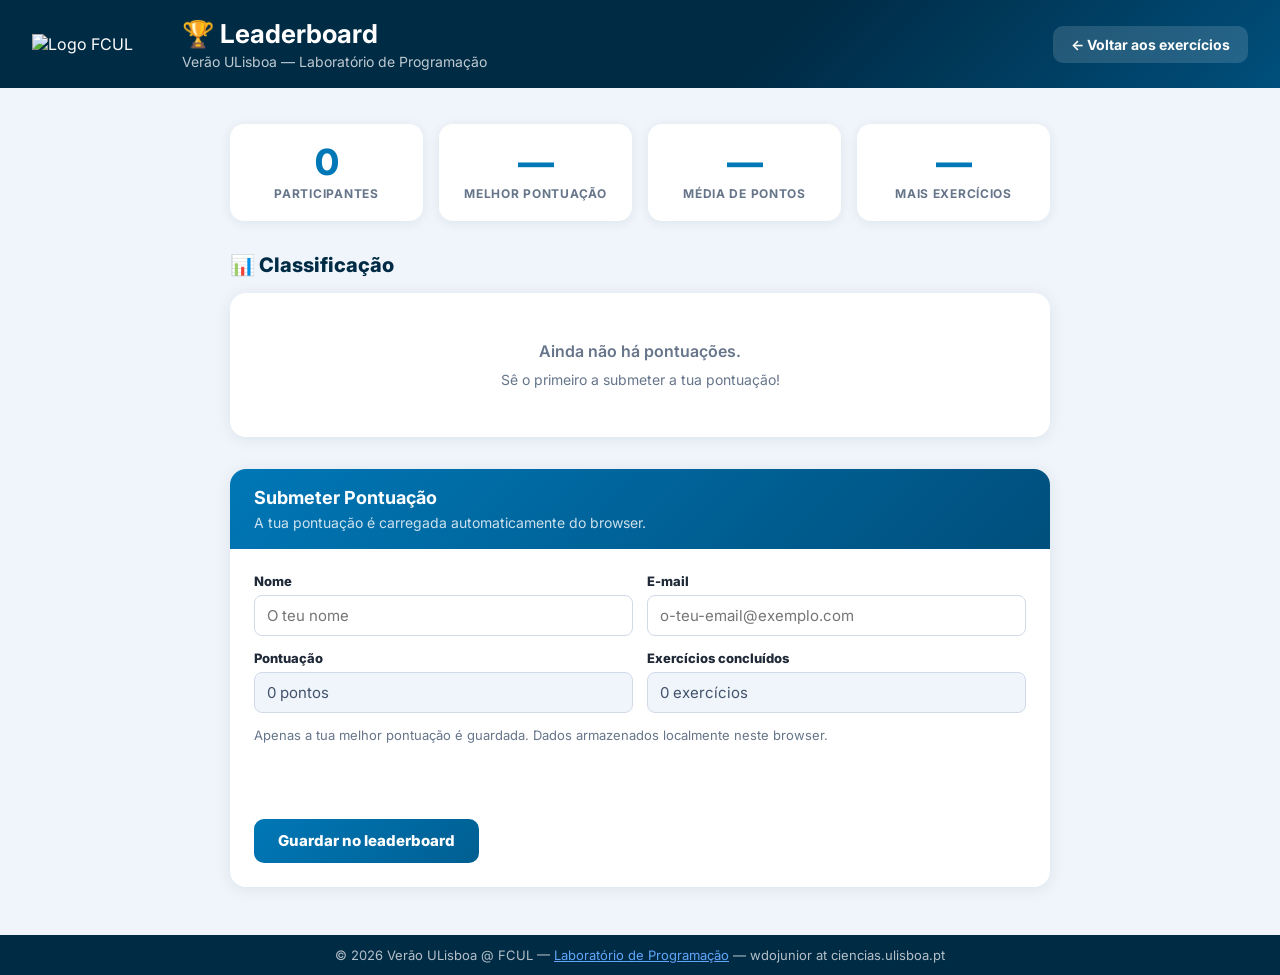
==== leaderboard.html @ e93f4e08 "testing leaderboard" ====
<!DOCTYPE html>
<html lang="pt">
<head>
  <meta charset="UTF-8">
  <meta name="viewport" content="width=device-width, initial-scale=1.0">
  <title>Leaderboard — Verão ULisboa</title>
  <meta name="description" content="Leaderboard do laboratório de programação Verão ULisboa. Vê as pontuações da turma.">
  <link rel="stylesheet" href="https://fonts.googleapis.com/css2?family=Inter:wght@400;600;700;800&display=swap">
  <style>
    *, *::before, *::after { box-sizing: border-box; }

    body {
      margin: 0;
      min-height: 100vh;
      font-family: Inter, Arial, sans-serif;
      background: #f0f5fb;
      color: #1f2937;
      display: flex;
      flex-direction: column;
    }

    /* ── Header ── */
    header {
      padding: 18px 32px;
      background: linear-gradient(135deg, #002b45 60%, #004f7c);
      color: white;
      display: grid;
      grid-template-columns: auto 1fr auto;
      align-items: center;
      gap: 20px;
    }

    header img { width: 130px; max-width: 28vw; }

    .header-text h1 { margin: 0 0 4px; font-size: clamp(18px, 3vw, 26px); }
    .header-text p  { margin: 0; color: rgba(255,255,255,0.75); font-size: 14px; }

    .back-link {
      padding: 10px 18px;
      border-radius: 10px;
      background: rgba(255,255,255,0.14);
      color: white;
      font-weight: 700;
      font-size: 14px;
      text-decoration: none;
      transition: background 0.15s;
      white-space: nowrap;
    }
    .back-link:hover { background: rgba(255,255,255,0.25); }

    /* ── Main content ── */
    main {
      flex: 1;
      max-width: 860px;
      width: 100%;
      margin: 0 auto;
      padding: 36px 20px 48px;
      display: grid;
      gap: 32px;
    }

    /* ── Hero stats ── */
    .hero-stats {
      display: grid;
      grid-template-columns: repeat(auto-fit, minmax(160px, 1fr));
      gap: 16px;
    }

    .stat-card {
      padding: 20px 16px;
      border-radius: 14px;
      background: white;
      box-shadow: 0 2px 12px rgba(0,43,69,0.08);
      text-align: center;
      display: grid;
      gap: 6px;
    }

    .stat-card-value {
      font-size: 36px;
      font-weight: 800;
      color: #0077b6;
      line-height: 1;
    }

    .stat-card-label {
      font-size: 12px;
      font-weight: 700;
      color: #66758a;
      text-transform: uppercase;
      letter-spacing: 0.06em;
    }

    /* ── Section title ── */
    .section-title {
      margin: 0 0 16px;
      font-size: 20px;
      font-weight: 800;
      color: #002b45;
      display: flex;
      align-items: center;
      gap: 8px;
    }

    /* ── Leaderboard table ── */
    .lb-card {
      background: white;
      border-radius: 16px;
      box-shadow: 0 2px 16px rgba(0,43,69,0.09);
      overflow: hidden;
    }

    .lb-table {
      width: 100%;
      border-collapse: collapse;
    }

    .lb-table thead tr {
      background: #002b45;
      color: rgba(255,255,255,0.8);
    }

    .lb-table th {
      padding: 12px 16px;
      font-size: 12px;
      font-weight: 800;
      text-transform: uppercase;
      letter-spacing: 0.06em;
      text-align: left;
    }

    .lb-table th:last-child,
    .lb-table td:last-child { text-align: right; }

    .lb-table tbody tr {
      border-bottom: 1px solid #e8f0f8;
      transition: background 0.12s;
    }

    .lb-table tbody tr:last-child { border-bottom: none; }
    .lb-table tbody tr:hover { background: #f5f9ff; }

    .lb-table td {
      padding: 14px 16px;
      font-size: 15px;
      vertical-align: middle;
    }

    .rank-cell {
      width: 52px;
      font-weight: 800;
      font-size: 18px;
    }

    .name-cell strong {
      display: block;
      font-size: 15px;
      font-weight: 700;
      color: #1f2937;
    }

    .name-cell small {
      font-size: 12px;
      color: #66758a;
    }

    .score-cell {
      font-size: 20px;
      font-weight: 800;
      color: #0077b6;
      text-align: right;
    }

    .completed-cell {
      font-size: 14px;
      font-weight: 700;
      color: #42526b;
      text-align: right;
    }

    .time-cell {
      font-size: 13px;
      color: #66758a;
      font-family: "SFMono-Regular", Consolas, monospace;
      text-align: right;
    }

    /* Highlight top 3 */
    .lb-table tbody tr:nth-child(1) { background: #fffbeb; }
    .lb-table tbody tr:nth-child(2) { background: #f8fafc; }
    .lb-table tbody tr:nth-child(3) { background: #fef7f0; }

    .lb-table tbody tr:nth-child(1):hover { background: #fef3c7; }
    .lb-table tbody tr:nth-child(2):hover { background: #f0f5fb; }
    .lb-table tbody tr:nth-child(3):hover { background: #fde8d5; }

    .empty-state {
      padding: 48px 24px;
      text-align: center;
      color: #66758a;
    }

    .empty-state p { margin: 0 0 8px; font-size: 16px; font-weight: 600; }
    .empty-state small { font-size: 14px; }

    /* ── Submit form ── */
    .submit-card {
      background: white;
      border-radius: 16px;
      box-shadow: 0 2px 16px rgba(0,43,69,0.09);
      overflow: hidden;
    }

    .submit-card-header {
      padding: 18px 24px;
      background: linear-gradient(135deg, #0077b6, #004f7c);
      color: white;
    }

    .submit-card-header h2 { margin: 0; font-size: 18px; }
    .submit-card-header p  { margin: 6px 0 0; font-size: 14px; color: rgba(255,255,255,0.8); }

    .submit-form {
      padding: 24px;
      display: grid;
      gap: 14px;
    }

    .form-row {
      display: grid;
      grid-template-columns: 1fr 1fr;
      gap: 14px;
    }

    .fg {
      display: grid;
      gap: 6px;
    }

    .fg label {
      font-size: 13px;
      font-weight: 800;
      color: #1f2937;
    }

    .fg input {
      width: 100%;
      padding: 10px 12px;
      border: 1.5px solid #d1dae7;
      border-radius: 8px;
      font: inherit;
      font-size: 15px;
      color: #1f2937;
      outline: none;
      transition: border-color 0.15s, box-shadow 0.15s;
    }

    .fg input:focus {
      border-color: #0077b6;
      box-shadow: 0 0 0 3px rgba(0,119,182,0.15);
    }

    .fg input[readonly] {
      background: #f0f5fb;
      color: #42526b;
    }

    .submit-note {
      font-size: 13px;
      color: #66758a;
      margin: 0;
    }

    .submit-btn {
      min-height: 44px;
      padding: 12px 24px;
      background: linear-gradient(135deg, #0077b6, #005f92);
      color: white;
      border: none;
      border-radius: 10px;
      font: inherit;
      font-size: 15px;
      font-weight: 800;
      cursor: pointer;
      transition: background 0.15s, transform 0.1s;
      justify-self: start;
    }

    .submit-btn:hover { background: linear-gradient(135deg, #0090d9, #0077b6); transform: translateY(-1px); }

    #formFeedback {
      min-height: 1.4em;
      font-size: 14px;
      font-weight: 700;
      color: #157347;
    }

    /* ── Footer ── */
    footer {
      padding: 12px 20px;
      text-align: center;
      background: #002b45;
      color: rgba(255,255,255,0.7);
      font-size: 13px;
    }

    footer a { color: #60a5fa; }

    @media (max-width: 640px) {
      header { grid-template-columns: 1fr auto; }
      header img { display: none; }
      .form-row { grid-template-columns: 1fr; }
      .lb-table th:nth-child(4),
      .lb-table td:nth-child(4) { display: none; }
    }
  </style>
</head>
<body>

<header>
  <img src="https://ciencias.ulisboa.pt/sites/default/files/Ciencias_Logo_Azul-02.png" alt="Logo FCUL">
  <div class="header-text">
    <h1>🏆 Leaderboard</h1>
    <p>Verão ULisboa — Laboratório de Programação</p>
  </div>
  <a href="index.html" class="back-link">← Voltar aos exercícios</a>
</header>

<main>
  <!-- Summary stats -->
  <div class="hero-stats" id="heroStats">
    <div class="stat-card">
      <span class="stat-card-value" id="statParticipants">0</span>
      <span class="stat-card-label">Participantes</span>
    </div>
    <div class="stat-card">
      <span class="stat-card-value" id="statTopScore">—</span>
      <span class="stat-card-label">Melhor Pontuação</span>
    </div>
    <div class="stat-card">
      <span class="stat-card-value" id="statAvgScore">—</span>
      <span class="stat-card-label">Média de Pontos</span>
    </div>
    <div class="stat-card">
      <span class="stat-card-value" id="statTopCompleted">—</span>
      <span class="stat-card-label">Mais Exercícios</span>
    </div>
  </div>

  <!-- Ranking table -->
  <div>
    <p class="section-title">📊 Classificação</p>
    <div class="lb-card" id="lbCard">
      <div class="empty-state" id="emptyState">
        <p>Ainda não há pontuações.</p>
        <small>Sê o primeiro a submeter a tua pontuação!</small>
      </div>
      <table class="lb-table" id="lbTable" hidden>
        <thead>
          <tr>
            <th>#</th>
            <th>Nome</th>
            <th>Exercícios</th>
            <th>Tempo</th>
            <th>Pontuação</th>
          </tr>
        </thead>
        <tbody id="lbBody"></tbody>
      </table>
    </div>
  </div>

  <!-- Submit form -->
  <div class="submit-card">
    <div class="submit-card-header">
      <h2>Submeter Pontuação</h2>
      <p>A tua pontuação é carregada automaticamente do browser.</p>
    </div>
    <form class="submit-form" id="submitForm" onsubmit="handleFormSubmit(event)">
      <div class="form-row">
        <div class="fg">
          <label for="sbName">Nome</label>
          <input id="sbName" type="text" placeholder="O teu nome" required autocomplete="name">
        </div>
        <div class="fg">
          <label for="sbEmail">E-mail</label>
          <input id="sbEmail" type="email" placeholder="o-teu-email@exemplo.com" required autocomplete="email">
        </div>
      </div>
      <div class="form-row">
        <div class="fg">
          <label for="sbScore">Pontuação</label>
          <input id="sbScore" type="text" readonly>
        </div>
        <div class="fg">
          <label for="sbCompleted">Exercícios concluídos</label>
          <input id="sbCompleted" type="text" readonly>
        </div>
      </div>
      <p class="submit-note">Apenas a tua melhor pontuação é guardada. Dados armazenados localmente neste browser.</p>
      <p id="formFeedback"></p>
      <button type="submit" class="submit-btn">Guardar no leaderboard</button>
    </form>
  </div>
</main>

<footer>
  &copy; 2026 Verão ULisboa @ FCUL &mdash;
  <a href="index.html">Laboratório de Programação</a> &mdash;
  wdojunior at ciencias.ulisboa.pt
</footer>

<script>
  const LEADERBOARD_KEY = 'veraoProgramacaoLeaderboard:v1';
  const APP_KEY = 'veraoProgramacaoLab:v4';

  const MEDALS = ['🥇', '🥈', '🥉'];

  function loadEntries() {
    try { return JSON.parse(localStorage.getItem(LEADERBOARD_KEY)) || []; }
    catch { return []; }
  }

  function saveEntries(entries) {
    entries.sort((a, b) => b.score - a.score);
    localStorage.setItem(LEADERBOARD_KEY, JSON.stringify(entries));
  }

  function loadAppState() {
    try { return JSON.parse(localStorage.getItem(APP_KEY)) || {}; }
    catch { return {}; }
  }

  function formatTime(seconds) {
    const m = String(Math.floor((seconds || 0) / 60)).padStart(2, '0');
    const s = String((seconds || 0) % 60).padStart(2, '0');
    return `${m}:${s}`;
  }

  function renderLeaderboard() {
    const entries = loadEntries();
    const table  = document.getElementById('lbTable');
    const body   = document.getElementById('lbBody');
    const empty  = document.getElementById('emptyState');

    // Stats
    document.getElementById('statParticipants').textContent = entries.length;
    if (entries.length) {
      document.getElementById('statTopScore').textContent = entries[0].score;
      const avg = Math.round(entries.reduce((s, e) => s + e.score, 0) / entries.length);
      document.getElementById('statAvgScore').textContent = avg;
      const maxDone = Math.max(...entries.map(e => e.completed || 0));
      document.getElementById('statTopCompleted').textContent = maxDone;
    }

    if (!entries.length) {
      empty.hidden = false;
      table.hidden = true;
      return;
    }

    empty.hidden = true;
    table.hidden = false;
    body.innerHTML = entries.map((e, i) => {
      const medal = MEDALS[i] || (i + 1);
      const dateStr = e.submittedAt
        ? new Date(e.submittedAt).toLocaleDateString('pt-PT', { day: '2-digit', month: 'short' })
        : '';
      const email = e.email
        ? e.email.replace(/(.{2}).*(@.*)/, '$1…$2')
        : '';
      return `<tr>
        <td class="rank-cell">${medal}</td>
        <td class="name-cell">
          <strong>${escHtml(e.name)}</strong>
          <small>${escHtml(email)}${dateStr ? ' · ' + dateStr : ''}</small>
        </td>
        <td class="completed-cell">${e.completed || 0}/${e.total || '?'}</td>
        <td class="time-cell">${formatTime(e.timeSpent)}</td>
        <td class="score-cell">${e.score}</td>
      </tr>`;
    }).join('');
  }

  function escHtml(str) {
    return String(str || '')
      .replace(/&/g, '&amp;')
      .replace(/</g, '&lt;')
      .replace(/>/g, '&gt;')
      .replace(/"/g, '&quot;');
  }

  function prefillForm() {
    const app = loadAppState();
    const score     = app.score ?? 0;
    const completed = app.completed ? Object.keys(app.completed).length : 0;
    document.getElementById('sbScore').value     = score + ' pontos';
    document.getElementById('sbCompleted').value = completed + ' exercícios';
  }

  function handleFormSubmit(event) {
    event.preventDefault();
    const name  = document.getElementById('sbName').value.trim();
    const email = document.getElementById('sbEmail').value.trim();
    if (!name || !email) return;

    const app = loadAppState();
    const entry = {
      name,
      email,
      score: app.score ?? 0,
      completed: app.completed ? Object.keys(app.completed).length : 0,
      total: app.completed ? Object.keys(app.completed).length : 0,
      timeSpent: app.timeSpent ?? 0,
      submittedAt: new Date().toISOString(),
    };

    const entries = loadEntries();
    const existing = entries.findIndex(e => e.email === email);
    if (existing >= 0) {
      if (entry.score >= entries[existing].score) {
        entries[existing] = entry;
        document.getElementById('formFeedback').textContent = '✓ Pontuação atualizada!';
      } else {
        document.getElementById('formFeedback').textContent =
          '⚠ A tua pontuação anterior era maior (' + entries[existing].score + ' pts). Mantida.';
      }
    } else {
      entries.push(entry);
      document.getElementById('formFeedback').textContent = '✓ Pontuação guardada!';
    }

    saveEntries(entries);
    renderLeaderboard();
    document.getElementById('sbName').value = '';
    document.getElementById('sbEmail').value = '';
  }

  // Init
  renderLeaderboard();
  prefillForm();
</script>
</body>
</html>
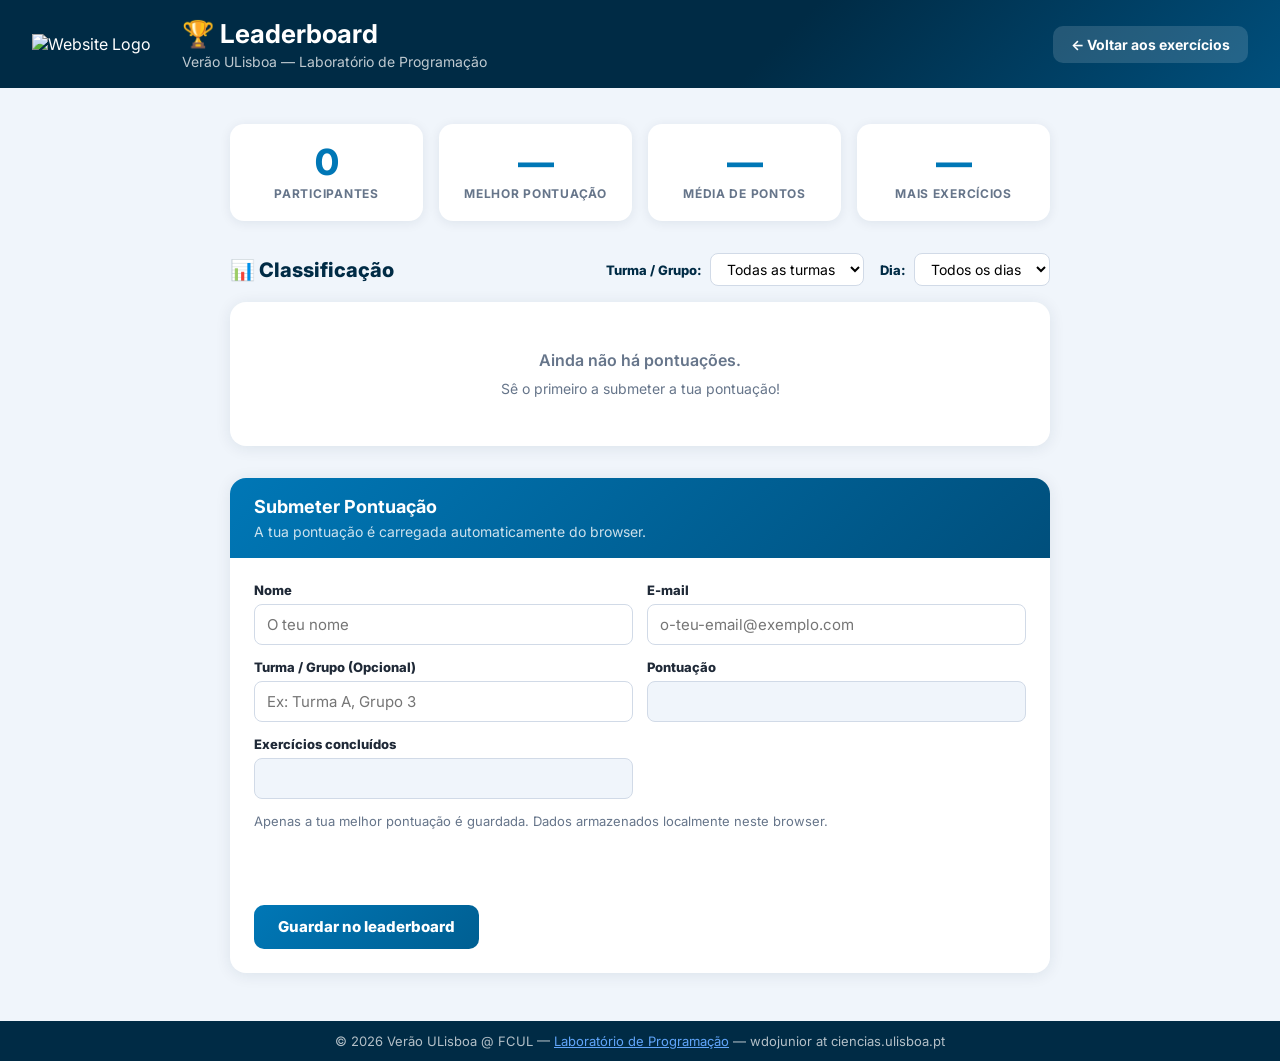
==== commit eb1e28ca: "fix: store full email in Firebase, mask only on display Previously the masked email (e.g. we…@gmail." ====
--- a/leaderboard.html
+++ b/leaderboard.html
@@ -1,13 +1,19 @@
 <!DOCTYPE html>
 <html lang="pt">
+
 <head>
   <meta charset="UTF-8">
   <meta name="viewport" content="width=device-width, initial-scale=1.0">
   <title>Leaderboard — Verão ULisboa</title>
-  <meta name="description" content="Leaderboard do laboratório de programação Verão ULisboa. Vê as pontuações da turma.">
+  <meta name="description"
+    content="Leaderboard do laboratório de programação Verão ULisboa. Vê as pontuações da turma.">
   <link rel="stylesheet" href="https://fonts.googleapis.com/css2?family=Inter:wght@400;600;700;800&display=swap">
   <style>
-    *, *::before, *::after { box-sizing: border-box; }
+    *,
+    *::before,
+    *::after {
+      box-sizing: border-box;
+    }
 
     body {
       margin: 0;
@@ -30,15 +36,26 @@
       gap: 20px;
     }
 
-    header img { width: 130px; max-width: 28vw; }
-
-    .header-text h1 { margin: 0 0 4px; font-size: clamp(18px, 3vw, 26px); }
-    .header-text p  { margin: 0; color: rgba(255,255,255,0.75); font-size: 14px; }
+    header img {
+      width: 130px;
+      max-width: 28vw;
+    }
+
+    .header-text h1 {
+      margin: 0 0 4px;
+      font-size: clamp(18px, 3vw, 26px);
+    }
+
+    .header-text p {
+      margin: 0;
+      color: rgba(255, 255, 255, 0.75);
+      font-size: 14px;
+    }
 
     .back-link {
       padding: 10px 18px;
       border-radius: 10px;
-      background: rgba(255,255,255,0.14);
+      background: rgba(255, 255, 255, 0.14);
       color: white;
       font-weight: 700;
       font-size: 14px;
@@ -46,7 +63,10 @@
       transition: background 0.15s;
       white-space: nowrap;
     }
-    .back-link:hover { background: rgba(255,255,255,0.25); }
+
+    .back-link:hover {
+      background: rgba(255, 255, 255, 0.25);
+    }
 
     /* ── Main content ── */
     main {
@@ -70,7 +90,7 @@
       padding: 20px 16px;
       border-radius: 14px;
       background: white;
-      box-shadow: 0 2px 12px rgba(0,43,69,0.08);
+      box-shadow: 0 2px 12px rgba(0, 43, 69, 0.08);
       text-align: center;
       display: grid;
       gap: 6px;
@@ -106,8 +126,9 @@
     .lb-card {
       background: white;
       border-radius: 16px;
-      box-shadow: 0 2px 16px rgba(0,43,69,0.09);
+      box-shadow: 0 2px 16px rgba(0, 43, 69, 0.09);
       overflow: hidden;
+      overflow-x: auto;
     }
 
     .lb-table {
@@ -117,7 +138,7 @@
 
     .lb-table thead tr {
       background: #002b45;
-      color: rgba(255,255,255,0.8);
+      color: rgba(255, 255, 255, 0.8);
     }
 
     .lb-table th {
@@ -130,15 +151,22 @@
     }
 
     .lb-table th:last-child,
-    .lb-table td:last-child { text-align: right; }
+    .lb-table td:last-child {
+      text-align: right;
+    }
 
     .lb-table tbody tr {
       border-bottom: 1px solid #e8f0f8;
       transition: background 0.12s;
     }
 
-    .lb-table tbody tr:last-child { border-bottom: none; }
-    .lb-table tbody tr:hover { background: #f5f9ff; }
+    .lb-table tbody tr:last-child {
+      border-bottom: none;
+    }
+
+    .lb-table tbody tr:hover {
+      background: #f5f9ff;
+    }
 
     .lb-table td {
       padding: 14px 16px;
@@ -186,13 +214,29 @@
     }
 
     /* Highlight top 3 */
-    .lb-table tbody tr:nth-child(1) { background: #fffbeb; }
-    .lb-table tbody tr:nth-child(2) { background: #f8fafc; }
-    .lb-table tbody tr:nth-child(3) { background: #fef7f0; }
-
-    .lb-table tbody tr:nth-child(1):hover { background: #fef3c7; }
-    .lb-table tbody tr:nth-child(2):hover { background: #f0f5fb; }
-    .lb-table tbody tr:nth-child(3):hover { background: #fde8d5; }
+    .lb-table tbody tr:nth-child(1) {
+      background: #fffbeb;
+    }
+
+    .lb-table tbody tr:nth-child(2) {
+      background: #f8fafc;
+    }
+
+    .lb-table tbody tr:nth-child(3) {
+      background: #fef7f0;
+    }
+
+    .lb-table tbody tr:nth-child(1):hover {
+      background: #fef3c7;
+    }
+
+    .lb-table tbody tr:nth-child(2):hover {
+      background: #f0f5fb;
+    }
+
+    .lb-table tbody tr:nth-child(3):hover {
+      background: #fde8d5;
+    }
 
     .empty-state {
       padding: 48px 24px;
@@ -200,14 +244,41 @@
       color: #66758a;
     }
 
-    .empty-state p { margin: 0 0 8px; font-size: 16px; font-weight: 600; }
-    .empty-state small { font-size: 14px; }
+    .empty-state p {
+      margin: 0 0 8px;
+      font-size: 16px;
+      font-weight: 600;
+    }
+
+    .empty-state small {
+      font-size: 14px;
+    }
+
+    /* ── Pinned "your position" row ── */
+    .pinned-divider td {
+      padding: 6px 16px;
+      font-size: 11px;
+      font-weight: 800;
+      text-transform: uppercase;
+      letter-spacing: 0.06em;
+      color: #0077b6;
+      background: #e8f4fd;
+      border-top: 2px solid #0077b6;
+    }
+
+    .lb-table tfoot .pinned-row {
+      background: #dbeafe;
+    }
+
+    .lb-table tfoot .pinned-row:hover {
+      background: #bfdbfe;
+    }
 
     /* ── Submit form ── */
     .submit-card {
       background: white;
       border-radius: 16px;
-      box-shadow: 0 2px 16px rgba(0,43,69,0.09);
+      box-shadow: 0 2px 16px rgba(0, 43, 69, 0.09);
       overflow: hidden;
     }
 
@@ -217,8 +288,16 @@
       color: white;
     }
 
-    .submit-card-header h2 { margin: 0; font-size: 18px; }
-    .submit-card-header p  { margin: 6px 0 0; font-size: 14px; color: rgba(255,255,255,0.8); }
+    .submit-card-header h2 {
+      margin: 0;
+      font-size: 18px;
+    }
+
+    .submit-card-header p {
+      margin: 6px 0 0;
+      font-size: 14px;
+      color: rgba(255, 255, 255, 0.8);
+    }
 
     .submit-form {
       padding: 24px;
@@ -257,7 +336,7 @@
 
     .fg input:focus {
       border-color: #0077b6;
-      box-shadow: 0 0 0 3px rgba(0,119,182,0.15);
+      box-shadow: 0 0 0 3px rgba(0, 119, 182, 0.15);
     }
 
     .fg input[readonly] {
@@ -286,7 +365,10 @@
       justify-self: start;
     }
 
-    .submit-btn:hover { background: linear-gradient(135deg, #0090d9, #0077b6); transform: translateY(-1px); }
+    .submit-btn:hover {
+      background: linear-gradient(135deg, #0090d9, #0077b6);
+      transform: translateY(-1px);
+    }
 
     #formFeedback {
       min-height: 1.4em;
@@ -300,245 +382,411 @@
       padding: 12px 20px;
       text-align: center;
       background: #002b45;
-      color: rgba(255,255,255,0.7);
+      color: rgba(255, 255, 255, 0.7);
       font-size: 13px;
     }
 
-    footer a { color: #60a5fa; }
+    footer a {
+      color: #60a5fa;
+    }
 
     @media (max-width: 640px) {
-      header { grid-template-columns: 1fr auto; }
-      header img { display: none; }
-      .form-row { grid-template-columns: 1fr; }
+      header {
+        grid-template-columns: 1fr auto;
+      }
+
+      header img {
+        display: none;
+      }
+
+      .form-row {
+        grid-template-columns: 1fr;
+      }
+
       .lb-table th:nth-child(4),
-      .lb-table td:nth-child(4) { display: none; }
+      .lb-table td:nth-child(4) {
+        display: none;
+      }
     }
   </style>
 </head>
+
 <body>
 
-<header>
-  <img src="https://ciencias.ulisboa.pt/sites/default/files/Ciencias_Logo_Azul-02.png" alt="Logo FCUL">
-  <div class="header-text">
-    <h1>🏆 Leaderboard</h1>
-    <p>Verão ULisboa — Laboratório de Programação</p>
-  </div>
-  <a href="index.html" class="back-link">← Voltar aos exercícios</a>
-</header>
-
-<main>
-  <!-- Summary stats -->
-  <div class="hero-stats" id="heroStats">
-    <div class="stat-card">
-      <span class="stat-card-value" id="statParticipants">0</span>
-      <span class="stat-card-label">Participantes</span>
+  <header>
+    <img src="logo.svg" alt="Website Logo">
+    <div class="header-text">
+      <h1>🏆 Leaderboard</h1>
+      <p>Verão ULisboa — Laboratório de Programação</p>
     </div>
-    <div class="stat-card">
-      <span class="stat-card-value" id="statTopScore">—</span>
-      <span class="stat-card-label">Melhor Pontuação</span>
+    <a href="index.html" class="back-link">← Voltar aos exercícios</a>
+  </header>
+
+  <main>
+    <!-- Summary stats -->
+    <div class="hero-stats" id="heroStats">
+      <div class="stat-card">
+        <span class="stat-card-value" id="statParticipants">0</span>
+        <span class="stat-card-label">Participantes</span>
+      </div>
+      <div class="stat-card">
+        <span class="stat-card-value" id="statTopScore">—</span>
+        <span class="stat-card-label">Melhor Pontuação</span>
+      </div>
+      <div class="stat-card">
+        <span class="stat-card-value" id="statAvgScore">—</span>
+        <span class="stat-card-label">Média de Pontos</span>
+      </div>
+      <div class="stat-card">
+        <span class="stat-card-value" id="statTopCompleted">—</span>
+        <span class="stat-card-label">Mais Exercícios</span>
+      </div>
     </div>
-    <div class="stat-card">
-      <span class="stat-card-value" id="statAvgScore">—</span>
-      <span class="stat-card-label">Média de Pontos</span>
-    </div>
-    <div class="stat-card">
-      <span class="stat-card-value" id="statTopCompleted">—</span>
-      <span class="stat-card-label">Mais Exercícios</span>
-    </div>
-  </div>
-
-  <!-- Ranking table -->
-  <div>
-    <p class="section-title">📊 Classificação</p>
-    <div class="lb-card" id="lbCard">
-      <div class="empty-state" id="emptyState">
-        <p>Ainda não há pontuações.</p>
-        <small>Sê o primeiro a submeter a tua pontuação!</small>
-      </div>
-      <table class="lb-table" id="lbTable" hidden>
-        <thead>
-          <tr>
-            <th>#</th>
-            <th>Nome</th>
-            <th>Exercícios</th>
-            <th>Tempo</th>
-            <th>Pontuação</th>
-          </tr>
-        </thead>
-        <tbody id="lbBody"></tbody>
-      </table>
-    </div>
-  </div>
-
-  <!-- Submit form -->
-  <div class="submit-card">
-    <div class="submit-card-header">
-      <h2>Submeter Pontuação</h2>
-      <p>A tua pontuação é carregada automaticamente do browser.</p>
-    </div>
-    <form class="submit-form" id="submitForm" onsubmit="handleFormSubmit(event)">
-      <div class="form-row">
-        <div class="fg">
-          <label for="sbName">Nome</label>
-          <input id="sbName" type="text" placeholder="O teu nome" required autocomplete="name">
-        </div>
-        <div class="fg">
-          <label for="sbEmail">E-mail</label>
-          <input id="sbEmail" type="email" placeholder="o-teu-email@exemplo.com" required autocomplete="email">
+
+    <!-- Ranking table -->
+    <div>
+      <div class="section-header"
+        style="display: flex; justify-content: space-between; align-items: center; margin-bottom: 16px; flex-wrap: wrap; gap: 12px;">
+        <p class="section-title" style="margin: 0;">📊 Classificação</p>
+        <div style="display: flex; align-items: center; gap: 16px; flex-wrap: wrap;">
+          <div class="filter-group" style="display: flex; align-items: center; gap: 8px;">
+            <label for="groupFilter" style="font-size: 13px; font-weight: 800; color: #002b45;">Turma / Grupo:</label>
+            <select id="groupFilter" onchange="filterLeaderboard()"
+              style="padding: 6px 12px; border: 1.5px solid #d1dae7; border-radius: 8px; font-family: inherit; font-size: 14px; outline: none; background: white; cursor: pointer;">
+              <option value="all">Todas as turmas</option>
+            </select>
+          </div>
+          <div class="filter-group" style="display: flex; align-items: center; gap: 8px;">
+            <label for="dateFilter" style="font-size: 13px; font-weight: 800; color: #002b45;">Dia:</label>
+            <select id="dateFilter" onchange="filterLeaderboard()"
+              style="padding: 6px 12px; border: 1.5px solid #d1dae7; border-radius: 8px; font-family: inherit; font-size: 14px; outline: none; background: white; cursor: pointer;">
+              <option value="all">Todos os dias</option>
+            </select>
+          </div>
         </div>
       </div>
-      <div class="form-row">
-        <div class="fg">
-          <label for="sbScore">Pontuação</label>
-          <input id="sbScore" type="text" readonly>
+      <div class="lb-card" id="lbCard">
+        <div class="empty-state" id="emptyState">
+          <p>Ainda não há pontuações.</p>
+          <small>Sê o primeiro a submeter a tua pontuação!</small>
         </div>
-        <div class="fg">
-          <label for="sbCompleted">Exercícios concluídos</label>
-          <input id="sbCompleted" type="text" readonly>
+        <table class="lb-table" id="lbTable" hidden>
+          <thead>
+            <tr>
+              <th>#</th>
+              <th>Nome</th>
+              <th>Turma</th>
+              <th>Exercícios</th>
+              <th>Tempo</th>
+              <th>Pontuação</th>
+            </tr>
+          </thead>
+          <tbody id="lbBody"></tbody>
+          <tfoot id="lbFoot" hidden>
+            <tr class="pinned-divider"><td colspan="6">A tua posição</td></tr>
+            <tr id="pinnedRow" class="pinned-row"></tr>
+          </tfoot>
+        </table>
+      </div>
+    </div>
+
+    <!-- Submit form -->
+    <div class="submit-card">
+      <div class="submit-card-header">
+        <h2>Submeter Pontuação</h2>
+        <p>A tua pontuação é carregada automaticamente do browser.</p>
+      </div>
+      <form class="submit-form" id="submitForm" onsubmit="handleFormSubmit(event)">
+        <div class="form-row">
+          <div class="fg">
+            <label for="sbName">Nome</label>
+            <input id="sbName" type="text" placeholder="O teu nome" required autocomplete="name">
+          </div>
+          <div class="fg">
+            <label for="sbEmail">E-mail</label>
+            <input id="sbEmail" type="email" placeholder="o-teu-email@exemplo.com" required autocomplete="email">
+          </div>
         </div>
-      </div>
-      <p class="submit-note">Apenas a tua melhor pontuação é guardada. Dados armazenados localmente neste browser.</p>
-      <p id="formFeedback"></p>
-      <button type="submit" class="submit-btn">Guardar no leaderboard</button>
-    </form>
-  </div>
-</main>
-
-<footer>
-  &copy; 2026 Verão ULisboa @ FCUL &mdash;
-  <a href="index.html">Laboratório de Programação</a> &mdash;
-  wdojunior at ciencias.ulisboa.pt
-</footer>
-
-<script>
-  const LEADERBOARD_KEY = 'veraoProgramacaoLeaderboard:v1';
-  const APP_KEY = 'veraoProgramacaoLab:v4';
-
-  const MEDALS = ['🥇', '🥈', '🥉'];
-
-  function loadEntries() {
-    try { return JSON.parse(localStorage.getItem(LEADERBOARD_KEY)) || []; }
-    catch { return []; }
-  }
-
-  function saveEntries(entries) {
-    entries.sort((a, b) => b.score - a.score);
-    localStorage.setItem(LEADERBOARD_KEY, JSON.stringify(entries));
-  }
-
-  function loadAppState() {
-    try { return JSON.parse(localStorage.getItem(APP_KEY)) || {}; }
-    catch { return {}; }
-  }
-
-  function formatTime(seconds) {
-    const m = String(Math.floor((seconds || 0) / 60)).padStart(2, '0');
-    const s = String((seconds || 0) % 60).padStart(2, '0');
-    return `${m}:${s}`;
-  }
-
-  function renderLeaderboard() {
-    const entries = loadEntries();
-    const table  = document.getElementById('lbTable');
-    const body   = document.getElementById('lbBody');
-    const empty  = document.getElementById('emptyState');
-
-    // Stats
-    document.getElementById('statParticipants').textContent = entries.length;
-    if (entries.length) {
-      document.getElementById('statTopScore').textContent = entries[0].score;
-      const avg = Math.round(entries.reduce((s, e) => s + e.score, 0) / entries.length);
-      document.getElementById('statAvgScore').textContent = avg;
-      const maxDone = Math.max(...entries.map(e => e.completed || 0));
-      document.getElementById('statTopCompleted').textContent = maxDone;
-    }
-
-    if (!entries.length) {
-      empty.hidden = false;
-      table.hidden = true;
-      return;
-    }
-
-    empty.hidden = true;
-    table.hidden = false;
-    body.innerHTML = entries.map((e, i) => {
-      const medal = MEDALS[i] || (i + 1);
-      const dateStr = e.submittedAt
-        ? new Date(e.submittedAt).toLocaleDateString('pt-PT', { day: '2-digit', month: 'short' })
-        : '';
-      const email = e.email
-        ? e.email.replace(/(.{2}).*(@.*)/, '$1…$2')
-        : '';
-      return `<tr>
-        <td class="rank-cell">${medal}</td>
+        <div class="form-row">
+          <div class="fg">
+            <label for="sbGroup">Turma / Grupo (Opcional)</label>
+            <input id="sbGroup" type="text" placeholder="Ex: Turma A, Grupo 3">
+          </div>
+          <div class="fg">
+            <label for="sbScore">Pontuação</label>
+            <input id="sbScore" type="text" readonly>
+          </div>
+        </div>
+        <div class="form-row">
+          <div class="fg">
+            <label for="sbCompleted">Exercícios concluídos</label>
+            <input id="sbCompleted" type="text" readonly>
+          </div>
+        </div>
+        <p class="submit-note">Apenas a tua melhor pontuação é guardada. Dados armazenados localmente neste browser.</p>
+        <p id="formFeedback"></p>
+        <button type="submit" class="submit-btn">Guardar no leaderboard</button>
+      </form>
+    </div>
+  </main>
+
+  <footer>
+    &copy; 2026 Verão ULisboa @ FCUL &mdash;
+    <a href="index.html">Laboratório de Programação</a> &mdash;
+    wdojunior at ciencias.ulisboa.pt
+  </footer>
+
+  <!-- Firebase SDK and Exercises & Curriculum definitions -->
+  <script src="https://www.gstatic.com/firebasejs/10.12.0/firebase-app-compat.js"></script>
+  <script src="https://www.gstatic.com/firebasejs/10.12.0/firebase-firestore-compat.js"></script>
+  <script src="assets/app/firebase-db.js"></script>
+  <script src="assets/exercises/01-fundamentos.js"></script>
+  <script src="assets/exercises/02-numeros.js"></script>
+  <script src="assets/exercises/03-ciclos.js"></script>
+  <script src="assets/exercises/04-donatello.js"></script>
+  <script src="assets/exercises/05-cifras-matematica.js"></script>
+  <script src="assets/exercises/06-estruturas.js"></script>
+  <script src="assets/exercises/07-interativo.js"></script>
+  <script src="assets/exercises/08-desafios.js"></script>
+  <script src="assets/app/curriculum.js"></script>
+
+  <script>
+    const APP_KEY = 'veraoProgramacaoLab:v5';
+    const { exercises } = Curriculum.build();
+    const MEDALS = ['🥇', '🥈', '🥉'];
+    let currentEntries = [];
+    let selectedGroup = 'all';
+    let selectedDate = 'all';
+    let currentUserHash = sessionStorage.getItem('lbUserHash') || null;
+
+    function entryDateKey(e) {
+      if (!e.submittedAt) return null;
+      const d = e.submittedAt.toDate ? e.submittedAt.toDate() : new Date(e.submittedAt);
+      return d.toISOString().slice(0, 10); // YYYY-MM-DD — stable sort/filter key
+    }
+    function formatDateKey(key) {
+      if (!key) return key;
+      const [, m, d] = key.split('-');
+      const months = ['jan','fev','mar','abr','mai','jun','jul','ago','set','out','nov','dez'];
+      return `${parseInt(d)} ${months[parseInt(m) - 1]}`;
+    }
+
+    async function hashEmail(emailStr) {
+      const msgBuffer = new TextEncoder().encode(emailStr.toLowerCase().trim());
+      const hashBuffer = await crypto.subtle.digest('SHA-256', msgBuffer);
+      const hashArray = Array.from(new Uint8Array(hashBuffer));
+      return hashArray.map((b) => b.toString(16).padStart(2, '0')).join('');
+    }
+
+    function loadAppState() {
+      try { return JSON.parse(localStorage.getItem(APP_KEY)) || {}; }
+      catch { return {}; }
+    }
+
+    function formatTime(seconds) {
+      const m = String(Math.floor((seconds || 0) / 60)).padStart(2, '0');
+      const s = String((seconds || 0) % 60).padStart(2, '0');
+      return `${m}:${s}`;
+    }
+
+    function escHtml(str) {
+      return String(str || '')
+        .replace(/&/g, '&amp;')
+        .replace(/</g, '&lt;')
+        .replace(/>/g, '&gt;')
+        .replace(/"/g, '&quot;');
+    }
+
+    function filterLeaderboard() {
+      selectedGroup = document.getElementById('groupFilter').value;
+      selectedDate = document.getElementById('dateFilter').value;
+      renderLeaderboard(currentEntries);
+    }
+
+    function renderLeaderboard(entries) {
+      const table = document.getElementById('lbTable');
+      const body = document.getElementById('lbBody');
+      const empty = document.getElementById('emptyState');
+      const groupFilter = document.getElementById('groupFilter');
+      const dateFilter = document.getElementById('dateFilter');
+
+      // Populate unique groups dynamically
+      const uniqueGroups = ['all', ...new Set(entries.map(e => e.group).filter(Boolean).map(g => g.trim()))];
+      const prevGroup = groupFilter.value || 'all';
+      groupFilter.innerHTML = uniqueGroups.map(g =>
+        `<option value="${escHtml(g)}" ${g === prevGroup ? 'selected' : ''}>${g === 'all' ? 'Todas as turmas' : escHtml(g)}</option>`
+      ).join('');
+      if (!uniqueGroups.includes(selectedGroup)) { selectedGroup = 'all'; groupFilter.value = 'all'; }
+
+      // Populate unique dates dynamically (sorted ascending)
+      const uniqueDates = ['all', ...[...new Set(entries.map(entryDateKey).filter(Boolean))].sort()];
+      const prevDate = dateFilter.value || 'all';
+      dateFilter.innerHTML = uniqueDates.map(k =>
+        `<option value="${escHtml(k)}" ${k === prevDate ? 'selected' : ''}>${k === 'all' ? 'Todos os dias' : formatDateKey(k)}</option>`
+      ).join('');
+      if (!uniqueDates.includes(selectedDate)) { selectedDate = 'all'; dateFilter.value = 'all'; }
+
+      const filteredEntries = entries
+        .filter(e => selectedGroup === 'all' || (e.group && e.group.trim() === selectedGroup))
+        .filter(e => selectedDate === 'all' || entryDateKey(e) === selectedDate);
+
+      // Stats
+      document.getElementById('statParticipants').textContent = filteredEntries.length;
+      if (filteredEntries.length) {
+        document.getElementById('statTopScore').textContent = filteredEntries[0].score;
+        const avg = Math.round(filteredEntries.reduce((s, e) => s + e.score, 0) / filteredEntries.length);
+        document.getElementById('statAvgScore').textContent = avg;
+        const maxDone = Math.max(...filteredEntries.map(e => e.completed || 0));
+        document.getElementById('statTopCompleted').textContent = maxDone;
+      }
+
+      if (!filteredEntries.length) {
+        empty.hidden = false;
+        table.hidden = true;
+        document.getElementById('lbFoot').hidden = true;
+        return;
+      }
+
+      function buildRow(e, rank) {
+        const medal = MEDALS[rank - 1] || rank;
+        let dateStr = '';
+        if (e.submittedAt) {
+          const dateObj = e.submittedAt.toDate ? e.submittedAt.toDate() : new Date(e.submittedAt);
+          dateStr = dateObj.toLocaleDateString('pt-PT', { day: '2-digit', month: 'short' });
+        }
+        const email = e.email ? e.email.replace(/(.{2}).*(@.*)/, '$1…$2') : '';
+        return `<td class="rank-cell">${medal}</td>
         <td class="name-cell">
           <strong>${escHtml(e.name)}</strong>
           <small>${escHtml(email)}${dateStr ? ' · ' + dateStr : ''}</small>
         </td>
+        <td class="group-cell" style="font-weight:600; color:#42526b;">${escHtml(e.group || '—')}</td>
         <td class="completed-cell">${e.completed || 0}/${e.total || '?'}</td>
         <td class="time-cell">${formatTime(e.timeSpent)}</td>
-        <td class="score-cell">${e.score}</td>
-      </tr>`;
-    }).join('');
-  }
-
-  function escHtml(str) {
-    return String(str || '')
-      .replace(/&/g, '&amp;')
-      .replace(/</g, '&lt;')
-      .replace(/>/g, '&gt;')
-      .replace(/"/g, '&quot;');
-  }
-
-  function prefillForm() {
-    const app = loadAppState();
-    const score     = app.score ?? 0;
-    const completed = app.completed ? Object.keys(app.completed).length : 0;
-    document.getElementById('sbScore').value     = score + ' pontos';
-    document.getElementById('sbCompleted').value = completed + ' exercícios';
-  }
-
-  function handleFormSubmit(event) {
-    event.preventDefault();
-    const name  = document.getElementById('sbName').value.trim();
-    const email = document.getElementById('sbEmail').value.trim();
-    if (!name || !email) return;
-
-    const app = loadAppState();
-    const entry = {
-      name,
-      email,
-      score: app.score ?? 0,
-      completed: app.completed ? Object.keys(app.completed).length : 0,
-      total: app.completed ? Object.keys(app.completed).length : 0,
-      timeSpent: app.timeSpent ?? 0,
-      submittedAt: new Date().toISOString(),
-    };
-
-    const entries = loadEntries();
-    const existing = entries.findIndex(e => e.email === email);
-    if (existing >= 0) {
-      if (entry.score >= entries[existing].score) {
-        entries[existing] = entry;
-        document.getElementById('formFeedback').textContent = '✓ Pontuação atualizada!';
+        <td class="score-cell">${e.score}</td>`;
+      }
+
+      empty.hidden = true;
+      table.hidden = false;
+      body.innerHTML = filteredEntries.slice(0, 15).map((e, i) => `<tr>${buildRow(e, i + 1)}</tr>`).join('');
+
+      // Pinned row — always show the current user regardless of top-15 cutoff
+      const foot = document.getElementById('lbFoot');
+      const pinnedRow = document.getElementById('pinnedRow');
+      if (currentUserHash) {
+        const myRank = filteredEntries.findIndex(e => e.id === currentUserHash) + 1;
+        if (myRank > 0) {
+          foot.hidden = false;
+          pinnedRow.innerHTML = buildRow(filteredEntries[myRank - 1], myRank);
+        } else {
+          foot.hidden = true;
+        }
       } else {
-        document.getElementById('formFeedback').textContent =
-          '⚠ A tua pontuação anterior era maior (' + entries[existing].score + ' pts). Mantida.';
-      }
-    } else {
-      entries.push(entry);
-      document.getElementById('formFeedback').textContent = '✓ Pontuação guardada!';
-    }
-
-    saveEntries(entries);
-    renderLeaderboard();
-    document.getElementById('sbName').value = '';
-    document.getElementById('sbEmail').value = '';
-  }
-
-  // Init
-  renderLeaderboard();
-  prefillForm();
-</script>
+        foot.hidden = true;
+      }
+    }
+
+    function prefillForm() {
+      const app = loadAppState();
+      const score = app.score ?? 0;
+      const completed = app.completed ? Object.keys(app.completed).length : 0;
+      document.getElementById('sbScore').value = score + ' pontos';
+      document.getElementById('sbCompleted').value = completed + ' exercícios';
+    }
+
+    async function handleFormSubmit(event) {
+      event.preventDefault();
+      const name = document.getElementById('sbName').value.trim();
+      const email = document.getElementById('sbEmail').value.trim();
+      const group = document.getElementById('sbGroup')?.value.trim() || '';
+      if (!name || !email) return;
+
+      const btn = document.querySelector('.submit-btn');
+      btn.disabled = true;
+      btn.textContent = 'A guardar na nuvem...';
+
+      // Securely hash the email for the document ID (prevents duplication without exposing the email)
+      let docId;
+      try {
+        docId = await hashEmail(email);
+      } catch (e) {
+        docId = btoa(email.toLowerCase().trim()).replace(/[^a-zA-Z0-9]/g, '');
+      }
+
+      sessionStorage.setItem('lbUserHash', docId);
+      currentUserHash = docId;
+
+      const app = loadAppState();
+      const entry = {
+        name,
+        email, // full email stored in Firebase; masked only when displayed
+        group,             // Optional class/group code
+        score: app.score ?? 0,
+        completed: app.completed ? Object.keys(app.completed).length : 0,
+        total: typeof window !== 'undefined' && window.Curriculum ? window.Curriculum.build().exercises.length : 34, // placeholder if curriculum not loaded
+        timeSpent: app.timeSpent ?? 0,
+        submittedAt: firebase.firestore.FieldValue.serverTimestamp(),
+      };
+
+      try {
+        const docRef = db.collection("leaderboard").doc(docId);
+        const docSnap = await docRef.get();
+
+        if (docSnap.exists) {
+          if (entry.score >= docSnap.data().score) {
+            await docRef.update(entry);
+            document.getElementById('formFeedback').textContent = '✓ Pontuação atualizada!';
+          } else {
+            document.getElementById('formFeedback').textContent =
+              '⚠ A tua pontuação anterior era maior (' + docSnap.data().score + ' pts). Mantida.';
+          }
+        } else {
+          await docRef.set(entry);
+          document.getElementById('formFeedback').textContent = '✓ Pontuação guardada!';
+        }
+
+        document.getElementById('sbName').value = '';
+        document.getElementById('sbEmail').value = '';
+        if (document.getElementById('sbGroup')) document.getElementById('sbGroup').value = '';
+      } catch (err) {
+        console.error(err);
+        document.getElementById('formFeedback').style.color = '#b42318';
+        document.getElementById('formFeedback').textContent = 'Erro ao guardar: ' + err.message;
+      } finally {
+        btn.disabled = false;
+        btn.textContent = 'Guardar no leaderboard';
+      }
+    }
+
+    // Init real-time listener
+    db.collection("leaderboard").orderBy("score", "desc")
+      .onSnapshot((snapshot) => {
+        const entries = [];
+        snapshot.forEach(doc => {
+          entries.push({ id: doc.id, ...doc.data() });
+        });
+        currentEntries = entries;
+        renderLeaderboard(entries);
+      }, (error) => {
+        console.error("Erro ao ler leaderboard: ", error);
+        document.getElementById('emptyState').innerHTML =
+          '<p style="color:#b42318">Erro ao carregar a classificação. Verificou o firebase-db.js?</p>';
+      });
+
+    prefillForm();
+
+    // Identify the user as soon as they type their email
+    let emailDebounce;
+    document.getElementById('sbEmail').addEventListener('input', function () {
+      clearTimeout(emailDebounce);
+      const val = this.value.trim();
+      emailDebounce = setTimeout(async () => {
+        if (!val.includes('@') || !val.includes('.')) return;
+        currentUserHash = await hashEmail(val);
+        renderLeaderboard(currentEntries);
+      }, 400);
+    });
+  </script>
 </body>
-</html>
+
+</html>
